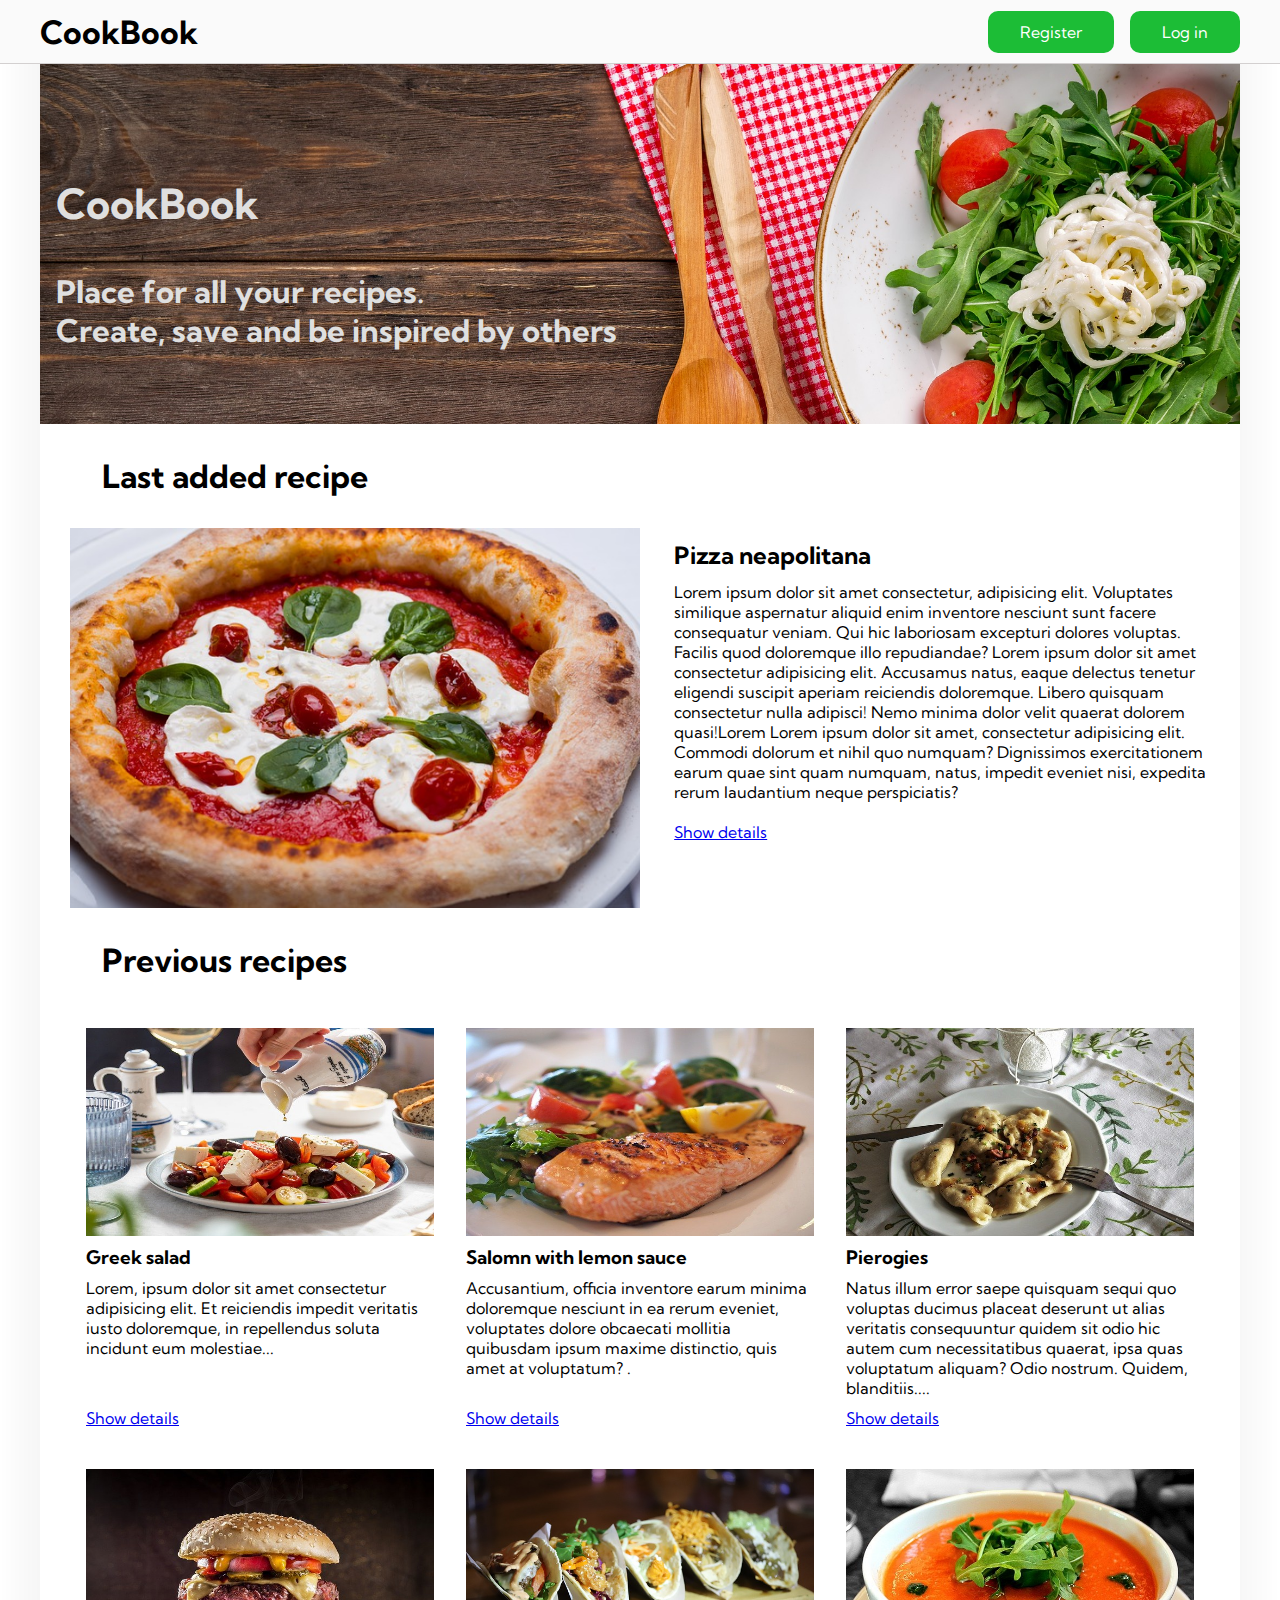
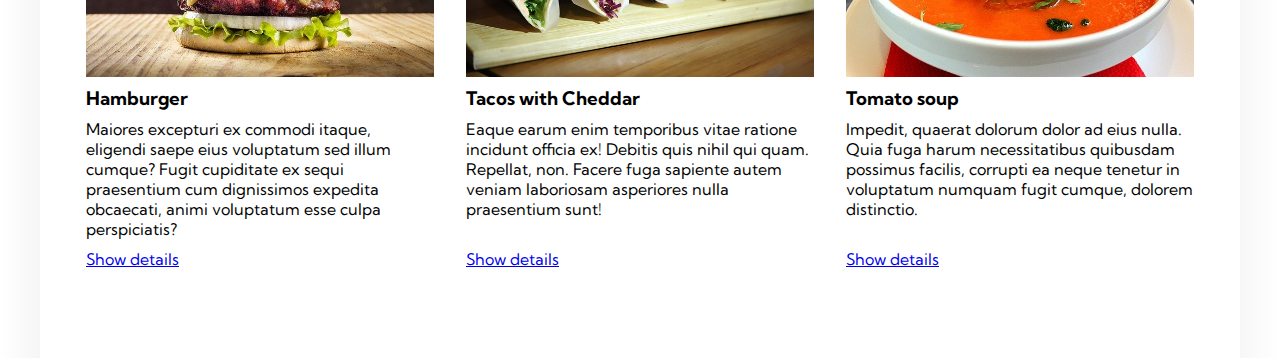
==== index.html @ b592a2ad "add register layout, add log in layout, add main page" ====
<!DOCTYPE html>
<html lang="en">

<head>
    <meta charset="UTF-8">
    <meta http-equiv="X-UA-Compatible" content="IE=edge">
    <meta name="viewport" content="width=device-width, initial-scale=1.0">
    <link rel="stylesheet" href="style.css">
    <link rel="preconnect" href="https://fonts.googleapis.com">
    <link rel="preconnect" href="https://fonts.gstatic.com" crossorigin>
    <link href="https://fonts.googleapis.com/css2?family=Kumbh+Sans:wght@400;700&display=swap" rel="stylesheet">
    <title>Document</title>
</head>

<body>

    <nav>
        <ul class='topPanel'>
            <li>
                <h1>CookBook</h1>
            </li>
            <li><button><a href="/registerform.html">Register</a></button></li>
            <span></span>
            <li><button><a href="/loginform.html">Log in</a></button></li>
    </nav>
    <header>
        <div>
            <h1>CookBook</h1> <br>
            <h2>Place for all your recipes. <br>
                Create, save and be inspired by others </h2>
        </div>
    </header>
    <main>
        <section class='lastRecipe'>
            <h1>Last added recipe</h1>
            <div class='lastRecipe'><img src='recipesphotos/pizza-ge5de67356_640.jpg' alt="">
                <div class='lastRecipeDescription'>
                    <h2>Pizza neapolitana</h2>
                    <p>Lorem ipsum dolor sit amet consectetur, adipisicing elit. Voluptates similique aspernatur aliquid
                        enim inventore nesciunt sunt facere consequatur veniam. Qui hic laboriosam excepturi dolores
                        voluptas. Facilis quod doloremque illo repudiandae? Lorem ipsum dolor sit amet consectetur
                        adipisicing elit. Accusamus natus, eaque delectus tenetur eligendi suscipit aperiam reiciendis
                        doloremque. Libero quisquam consectetur nulla adipisci! Nemo minima dolor velit quaerat dolorem
                        quasi!Lorem Lorem ipsum dolor sit amet, consectetur adipisicing elit. Commodi dolorum et nihil
                        quo
                        numquam? Dignissimos exercitationem earum quae sint quam numquam, natus, impedit eveniet nisi,
                        expedita rerum laudantium neque perspiciatis? </p><br>
                    <a href="#">Show details</a>
                </div>

            </div>
        </section>
        <section>
            <h1>Previous recipes</h1>
            <div class='previousRecipes'>
                <div class='previousRecipe'><img src='recipesphotos/salad-g62ccdc077_640.jpg' alt="salad">
                    <h3>Greek salad</h3>
                    <p>Lorem, ipsum dolor sit amet consectetur adipisicing elit. Et reiciendis impedit veritatis iusto
                        doloremque, in repellendus soluta incidunt eum molestiae...</p>
                    <a href="#">Show details</a>
                </div>
                <div class='previousRecipe'><img src='recipesphotos/salmon-g875fa485b_640.jpg' alt="salad">
                    <h3>Salomn with lemon sauce</h3>
                    <p>
                        Accusantium, officia inventore earum minima doloremque nesciunt in ea rerum eveniet, voluptates
                        dolore obcaecati mollitia quibusdam ipsum maxime distinctio, quis amet at voluptatum? . </p> <a
                        href="#">Show details</a>
                </div>
                <div class='previousRecipe'><img src='recipesphotos/dumplings-g03d0c60da_640.jpg' alt="salad">
                    <h3>Pierogies</h3>
                    <p>Natus illum error saepe quisquam sequi quo voluptas ducimus placeat deserunt ut alias veritatis
                        consequuntur quidem sit odio hic autem cum necessitatibus quaerat, ipsa quas voluptatum aliquam?
                        Odio nostrum. Quidem,
                        blanditiis....</p> <a href="#">Show details</a>
                </div>
                <div class='previousRecipe'><img src='recipesphotos/hamburger-gaf273ce8e_640.jpg' alt="salad">
                    <h3>Hamburger</h3>
                    <p>Maiores excepturi ex commodi itaque, eligendi saepe eius voluptatum
                        sed illum cumque? Fugit cupiditate ex sequi praesentium cum dignissimos expedita obcaecati,
                        animi voluptatum esse culpa perspiciatis?</p>
                    <a href="#">Show details</a>
                </div>
                <div class='previousRecipe'><img src='recipesphotos/taco-g55f6f7383_640.jpg' alt="salad">
                    <h3>Tacos with Cheddar</h3>
                    <p>Eaque earum enim temporibus vitae ratione incidunt officia ex! Debitis quis nihil qui quam.
                        Repellat, non. Facere fuga sapiente autem veniam laboriosam asperiores nulla praesentium sunt!
                    </p> <a href="#">Show details</a>
                </div>
                <div class='previousRecipe'><img src='recipesphotos/tomato-soup-g5e260f57c_640.jpg' alt="salad">
                    <h3>Tomato soup</h3>
                    <p>Impedit, quaerat dolorum dolor ad eius nulla. Quia fuga harum necessitatibus
                        quibusdam possimus facilis, corrupti ea neque tenetur in voluptatum numquam fugit cumque,
                        dolorem distinctio. </p> <a href="#">Show details</a>
                </div>
            </div>
        </section>


    </main>

    <footer></footer>

</body>

</html>
---- style.css ----
* {
    margin: 0;
    padding: 0;
    box-sizing: border-box;
}

body {
background: rgb(255, 255, 255);
background: linear-gradient(270deg, rgba(255, 255, 255, 0) 0%, rgba(0, 0, 0, 0.29735644257703087) 30%, rgba(0, 0, 0, 0.3029586834733894) 74%, rgba(255, 255, 255, 0) 100%);
    background-size: cover;
    font-family: 'Kumbh Sans',
        sans-serif;
    max-height: 100vh;
    ;
}

nav {
    /* background-image: url(images/wood-g81547b6b8_1920.jpg);
    background-size: cover; */
    height: 4rem;
    position: fixed;
    width: 100%;
    top: 0;
        background-color: rgb(250, 250, 250);
        border-bottom: rgb(211, 208, 208) solid 1px;
        z-index: 1;
}

nav ul.topPanel {
    display: flex;
    width: 100%;
    max-width: 1200px;
    margin: 0 auto;
    list-style: none;
    line-height: 4rem;

}

nav ul.topPanel li:nth-child(1) {
    flex-grow: 1;
}

.topPanel span {
    display: inline-block;
    width: 1em;
}

header {
    background-color: white;
    margin: 4rem auto 0rem auto;
    padding: 1em;
    max-width: 1200px;
background-image: url(images/registerbackground.jpg);
background-size: cover;
height:40vh;

}
header div{
        font-size: 1.3em;
    text-shadow: white;
    color:rgb(223, 223, 223);
    height: 100%;
    position: relative;
    top:50%;
    transform: translateY(-20%);
}

main {
    background-color: white;
    max-width: 1200px;
    margin: 0 auto;
}

button {
    padding: 0.7em 2em;
    font-size: 1em;
    font-weight: 700;
    font-family: 'Kumbh Sans',
        sans-serif;
    background: rgb(28, 189, 54);

    border: 0 solid transparent;
    border-radius: 10px;
    color: white;
    text-decoration: none;
}

button a {
    color: white;
    text-decoration: none;
    font-weight: normal;
}

section h1{
    padding:1em;

}
section{
        width: 95%;
        margin: 0 auto;
}
div.lastRecipe{
    display: flex;
    flex-direction: row;
    flex-wrap: nowrap;
    justify-content: space-between;

}
.lastRecipe img {
max-width: 50%;
}
div.lastRecipeDescription{
    width: 47%;
}
h2 {
    padding: 0.5em 0.5em 0.5em 0;
}
.previousRecipes{
    display: flex;
    width: 100%;
    justify-content: space-around;
    flex-wrap: wrap;
}
.previousRecipes div {
    width: 33.33%;
    overflow: hidden;
}
.previousRecipes img{
width: 100%;
height: 13em;
    margin: 0 auto;

}
.previousRecipe{
    display: flex;
    flex-direction: column;
padding: 1em;
justify-content: space-between;

}
.previousRecipe p{
    flex-grow: 1;
}
.previousRecipe h3 {
  padding:  0.5em 0.5em 0.5em 0;
}

.previousRecipe a{
    margin: 0.6em 0;
}

footer{
    height: 4rem;
    background-color: white;
    max-width: 1200px;
    margin:0 auto;
}
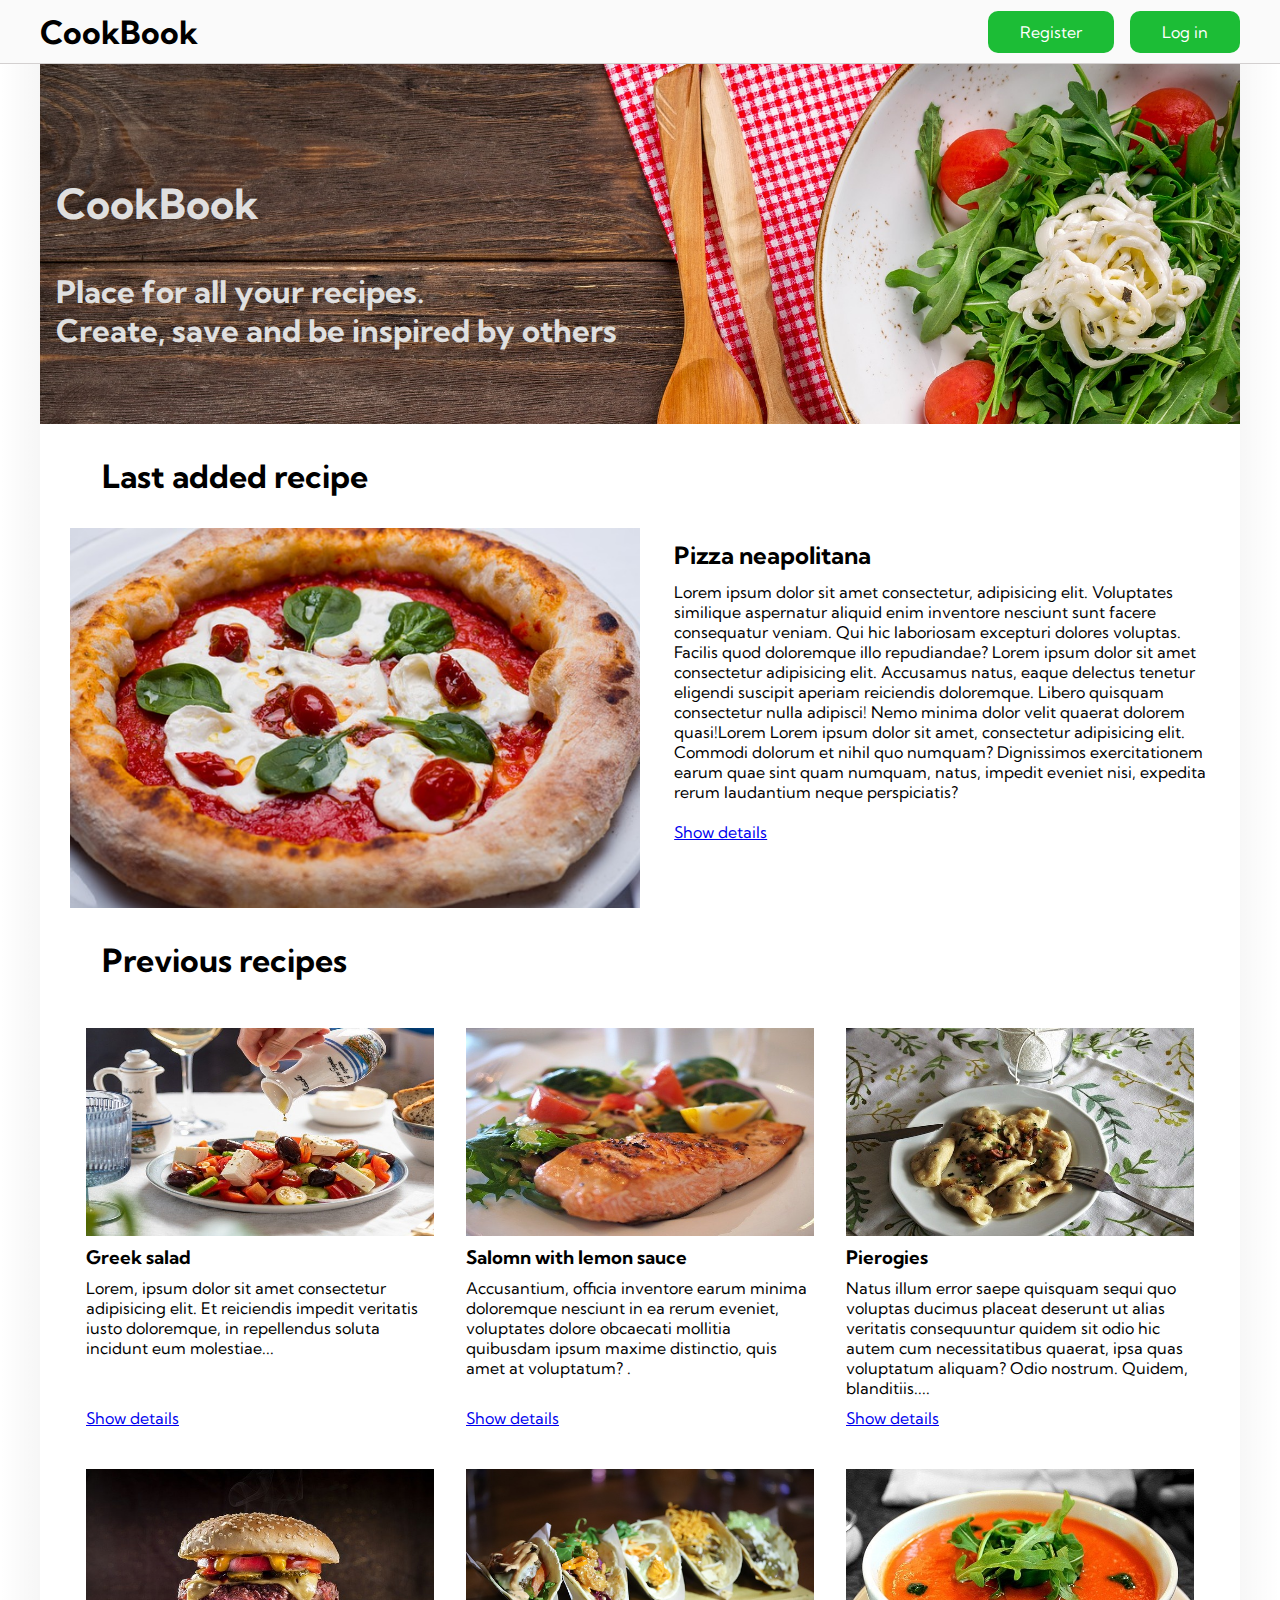
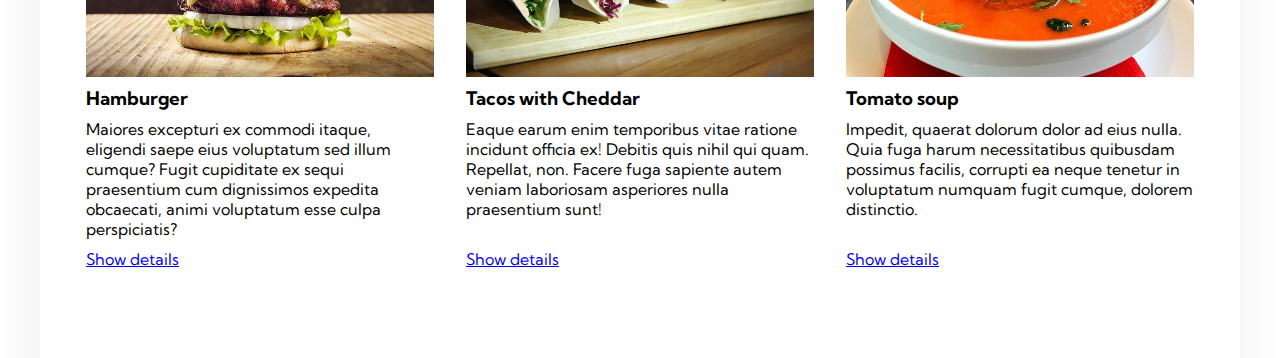
==== commit 389c2375: "single recipe view" ====
--- a/index.html
+++ b/index.html
@@ -13,93 +13,105 @@
 </head>
 
 <body>
-
-    <nav>
-        <ul class='topPanel'>
-            <li>
-                <h1>CookBook</h1>
-            </li>
-            <li><button><a href="/registerform.html">Register</a></button></li>
-            <span></span>
-            <li><button><a href="/loginform.html">Log in</a></button></li>
-    </nav>
-    <header>
-        <div>
-            <h1>CookBook</h1> <br>
-            <h2>Place for all your recipes. <br>
-                Create, save and be inspired by others </h2>
-        </div>
-    </header>
-    <main>
-        <section class='lastRecipe'>
-            <h1>Last added recipe</h1>
-            <div class='lastRecipe'><img src='recipesphotos/pizza-ge5de67356_640.jpg' alt="">
-                <div class='lastRecipeDescription'>
-                    <h2>Pizza neapolitana</h2>
-                    <p>Lorem ipsum dolor sit amet consectetur, adipisicing elit. Voluptates similique aspernatur aliquid
-                        enim inventore nesciunt sunt facere consequatur veniam. Qui hic laboriosam excepturi dolores
-                        voluptas. Facilis quod doloremque illo repudiandae? Lorem ipsum dolor sit amet consectetur
-                        adipisicing elit. Accusamus natus, eaque delectus tenetur eligendi suscipit aperiam reiciendis
-                        doloremque. Libero quisquam consectetur nulla adipisci! Nemo minima dolor velit quaerat dolorem
-                        quasi!Lorem Lorem ipsum dolor sit amet, consectetur adipisicing elit. Commodi dolorum et nihil
-                        quo
-                        numquam? Dignissimos exercitationem earum quae sint quam numquam, natus, impedit eveniet nisi,
-                        expedita rerum laudantium neque perspiciatis? </p><br>
-                    <a href="#">Show details</a>
-                </div>
-
-            </div>
-        </section>
-        <section>
-            <h1>Previous recipes</h1>
-            <div class='previousRecipes'>
-                <div class='previousRecipe'><img src='recipesphotos/salad-g62ccdc077_640.jpg' alt="salad">
-                    <h3>Greek salad</h3>
-                    <p>Lorem, ipsum dolor sit amet consectetur adipisicing elit. Et reiciendis impedit veritatis iusto
-                        doloremque, in repellendus soluta incidunt eum molestiae...</p>
-                    <a href="#">Show details</a>
-                </div>
-                <div class='previousRecipe'><img src='recipesphotos/salmon-g875fa485b_640.jpg' alt="salad">
-                    <h3>Salomn with lemon sauce</h3>
-                    <p>
-                        Accusantium, officia inventore earum minima doloremque nesciunt in ea rerum eveniet, voluptates
-                        dolore obcaecati mollitia quibusdam ipsum maxime distinctio, quis amet at voluptatum? . </p> <a
-                        href="#">Show details</a>
-                </div>
-                <div class='previousRecipe'><img src='recipesphotos/dumplings-g03d0c60da_640.jpg' alt="salad">
-                    <h3>Pierogies</h3>
-                    <p>Natus illum error saepe quisquam sequi quo voluptas ducimus placeat deserunt ut alias veritatis
-                        consequuntur quidem sit odio hic autem cum necessitatibus quaerat, ipsa quas voluptatum aliquam?
-                        Odio nostrum. Quidem,
-                        blanditiis....</p> <a href="#">Show details</a>
-                </div>
-                <div class='previousRecipe'><img src='recipesphotos/hamburger-gaf273ce8e_640.jpg' alt="salad">
-                    <h3>Hamburger</h3>
-                    <p>Maiores excepturi ex commodi itaque, eligendi saepe eius voluptatum
-                        sed illum cumque? Fugit cupiditate ex sequi praesentium cum dignissimos expedita obcaecati,
-                        animi voluptatum esse culpa perspiciatis?</p>
-                    <a href="#">Show details</a>
-                </div>
-                <div class='previousRecipe'><img src='recipesphotos/taco-g55f6f7383_640.jpg' alt="salad">
-                    <h3>Tacos with Cheddar</h3>
-                    <p>Eaque earum enim temporibus vitae ratione incidunt officia ex! Debitis quis nihil qui quam.
-                        Repellat, non. Facere fuga sapiente autem veniam laboriosam asperiores nulla praesentium sunt!
-                    </p> <a href="#">Show details</a>
-                </div>
-                <div class='previousRecipe'><img src='recipesphotos/tomato-soup-g5e260f57c_640.jpg' alt="salad">
-                    <h3>Tomato soup</h3>
-                    <p>Impedit, quaerat dolorum dolor ad eius nulla. Quia fuga harum necessitatibus
-                        quibusdam possimus facilis, corrupti ea neque tenetur in voluptatum numquam fugit cumque,
-                        dolorem distinctio. </p> <a href="#">Show details</a>
-                </div>
-            </div>
-        </section>
+    <div class='mainpage'>
 
 
-    </main>
+        <nav>
+            <ul class='topPanel'>
+                <li>
+                    <h1>CookBook</h1>
+                </li>
+                <li><button><a href="/registerform.html">Register</a></button></li>
+                <span></span>
+                <li><button><a href="/loginform.html">Log in</a></button></li>
+        </nav>
+        <header>
+            <div>
+                <h1>CookBook</h1> <br>
+                <h2>Place for all your recipes. <br>
+                    Create, save and be inspired by others </h2>
+            </div>
+        </header>
+        <main>
+            <section class='lastRecipe'>
+                <h1>Last added recipe</h1>
+                <div class='lastRecipe'><img src='recipesphotos/pizza-ge5de67356_640.jpg' alt="">
+                    <div class='lastRecipeDescription'>
+                        <h2>Pizza neapolitana</h2>
+                        <p>Lorem ipsum dolor sit amet consectetur, adipisicing elit. Voluptates similique aspernatur
+                            aliquid
+                            enim inventore nesciunt sunt facere consequatur veniam. Qui hic laboriosam excepturi dolores
+                            voluptas. Facilis quod doloremque illo repudiandae? Lorem ipsum dolor sit amet consectetur
+                            adipisicing elit. Accusamus natus, eaque delectus tenetur eligendi suscipit aperiam
+                            reiciendis
+                            doloremque. Libero quisquam consectetur nulla adipisci! Nemo minima dolor velit quaerat
+                            dolorem
+                            quasi!Lorem Lorem ipsum dolor sit amet, consectetur adipisicing elit. Commodi dolorum et
+                            nihil
+                            quo
+                            numquam? Dignissimos exercitationem earum quae sint quam numquam, natus, impedit eveniet
+                            nisi,
+                            expedita rerum laudantium neque perspiciatis? </p><br>
+                        <a href="#">Show details</a>
+                    </div>
 
-    <footer></footer>
+                </div>
+            </section>
+            <section>
+                <h1>Previous recipes</h1>
+                <div class='previousRecipes'>
+                    <div class='previousRecipe'><img src='recipesphotos/salad-g62ccdc077_640.jpg' alt="salad">
+                        <h3>Greek salad</h3>
+                        <p>Lorem, ipsum dolor sit amet consectetur adipisicing elit. Et reiciendis impedit veritatis
+                            iusto
+                            doloremque, in repellendus soluta incidunt eum molestiae...</p>
+                        <a href="#">Show details</a>
+                    </div>
+                    <div class='previousRecipe'><img src='recipesphotos/salmon-g875fa485b_640.jpg' alt="salad">
+                        <h3>Salomn with lemon sauce</h3>
+                        <p>
+                            Accusantium, officia inventore earum minima doloremque nesciunt in ea rerum eveniet,
+                            voluptates
+                            dolore obcaecati mollitia quibusdam ipsum maxime distinctio, quis amet at voluptatum? . </p>
+                        <a href="#">Show details</a>
+                    </div>
+                    <div class='previousRecipe'><img src='recipesphotos/dumplings-g03d0c60da_640.jpg' alt="salad">
+                        <h3>Pierogies</h3>
+                        <p>Natus illum error saepe quisquam sequi quo voluptas ducimus placeat deserunt ut alias
+                            veritatis
+                            consequuntur quidem sit odio hic autem cum necessitatibus quaerat, ipsa quas voluptatum
+                            aliquam?
+                            Odio nostrum. Quidem,
+                            blanditiis....</p> <a href="#">Show details</a>
+                    </div>
+                    <div class='previousRecipe'><img src='recipesphotos/hamburger-gaf273ce8e_640.jpg' alt="salad">
+                        <h3>Hamburger</h3>
+                        <p>Maiores excepturi ex commodi itaque, eligendi saepe eius voluptatum
+                            sed illum cumque? Fugit cupiditate ex sequi praesentium cum dignissimos expedita obcaecati,
+                            animi voluptatum esse culpa perspiciatis?</p>
+                        <a href="#">Show details</a>
+                    </div>
+                    <div class='previousRecipe'><img src='recipesphotos/taco-g55f6f7383_640.jpg' alt="salad">
+                        <h3>Tacos with Cheddar</h3>
+                        <p>Eaque earum enim temporibus vitae ratione incidunt officia ex! Debitis quis nihil qui quam.
+                            Repellat, non. Facere fuga sapiente autem veniam laboriosam asperiores nulla praesentium
+                            sunt!
+                        </p> <a href="#">Show details</a>
+                    </div>
+                    <div class='previousRecipe'><img src='recipesphotos/tomato-soup-g5e260f57c_640.jpg' alt="salad">
+                        <h3>Tomato soup</h3>
+                        <p>Impedit, quaerat dolorum dolor ad eius nulla. Quia fuga harum necessitatibus
+                            quibusdam possimus facilis, corrupti ea neque tenetur in voluptatum numquam fugit cumque,
+                            dolorem distinctio. </p> <a href="#">Show details</a>
+                    </div>
+                </div>
+            </section>
 
+
+        </main>
+
+        <footer></footer>
+    </div>
 </body>
 
 </html>--- a/style.css
+++ b/style.css
@@ -4,19 +4,17 @@
     box-sizing: border-box;
 }
 
-body {
+ div.singleRecipe, div.mainpage {
 background: rgb(255, 255, 255);
 background: linear-gradient(270deg, rgba(255, 255, 255, 0) 0%, rgba(0, 0, 0, 0.29735644257703087) 30%, rgba(0, 0, 0, 0.3029586834733894) 74%, rgba(255, 255, 255, 0) 100%);
     background-size: cover;
     font-family: 'Kumbh Sans',
         sans-serif;
-    max-height: 100vh;
-    ;
-}
-
-nav {
-    /* background-image: url(images/wood-g81547b6b8_1920.jpg);
-    background-size: cover; */
+        min-height: 100vh;
+}
+
+.singleRecipe nav,
+.mainpage nav {
     height: 4rem;
     position: fixed;
     width: 100%;
@@ -26,7 +24,8 @@
         z-index: 1;
 }
 
-nav ul.topPanel {
+
+.singleRecipe nav ul.topPanel, .mainpage nav ul.topPanel {
     display: flex;
     width: 100%;
     max-width: 1200px;
@@ -36,16 +35,17 @@
 
 }
 
-nav ul.topPanel li:nth-child(1) {
+.singleRecipe nav ul.topPanel li:nth-child(1), .mainpage nav ul.topPanel li:nth-child(1) {
     flex-grow: 1;
 }
 
-.topPanel span {
+
+.singleRecipe .topPanel span, .mainpage .topPanel span {
     display: inline-block;
     width: 1em;
 }
 
-header {
+.mainpage header {
     background-color: white;
     margin: 4rem auto 0rem auto;
     padding: 1em;
@@ -55,7 +55,7 @@
 height:40vh;
 
 }
-header div{
+ .mainpage header div {
         font-size: 1.3em;
     text-shadow: white;
     color:rgb(223, 223, 223);
@@ -65,13 +65,14 @@
     transform: translateY(-20%);
 }
 
-main {
+
+.mainpage main {
     background-color: white;
     max-width: 1200px;
     margin: 0 auto;
 }
 
-button {
+.singleRecipe button, .mainpage button {
     padding: 0.7em 2em;
     font-size: 1em;
     font-weight: 700;
@@ -85,37 +86,37 @@
     text-decoration: none;
 }
 
-button a {
+.singleRecipe button a,.mainpage button a {
     color: white;
     text-decoration: none;
     font-weight: normal;
 }
 
-section h1{
+.mainpage section h1 {
     padding:1em;
 
 }
-section{
+.mainpage section {
         width: 95%;
         margin: 0 auto;
 }
-div.lastRecipe{
+.mainpage div.lastRecipe {
     display: flex;
     flex-direction: row;
     flex-wrap: nowrap;
     justify-content: space-between;
 
 }
-.lastRecipe img {
+.mainpage .lastRecipe img {
 max-width: 50%;
 }
-div.lastRecipeDescription{
+.mainpage div.lastRecipeDescription {
     width: 47%;
 }
-h2 {
+.mainpage h2 {
     padding: 0.5em 0.5em 0.5em 0;
 }
-.previousRecipes{
+.mainpage .previousRecipes {
     display: flex;
     width: 100%;
     justify-content: space-around;
@@ -154,4 +155,162 @@
     background-color: white;
     max-width: 1200px;
     margin:0 auto;
+}
+
+
+
+* {
+    margin: 0;
+    padding: 0;
+    box-sizing: border-box;
+}
+
+div.form, div.singleRecipe {
+    width: 100vw;
+    height: 100vh;
+    background: rgb(219, 172, 235);
+    background: linear-gradient(302deg, rgba(219, 172, 235, 1) 22%, rgba(128, 158, 228, 1) 63%, rgba(46, 46, 215, 1) 88%);
+    background-image: url(images/registerbackground.jpg);
+    background-size: cover;
+}
+
+.form .container {
+    font-family: 'Kumbh Sans', sans-serif;
+    width: 30rem;
+    position: absolute;
+    top: 50%;
+    left: 50%;
+    transform: translate(-50%, -50%);
+    background-color: hsl(220, 16%, 99%);
+    border-radius: 20px;
+    text-align: center;
+}
+
+.form .container div {
+    width: 100%;
+}
+
+.form label {
+    text-indent: 0.3em;
+    text-align: left;
+    display: inline-block;
+    width: 100%;
+    margin-top: 1rem;
+}
+
+.form div.inputs {
+    width: 90%;
+    margin: 0 auto;
+}
+
+.form input {
+    font-family: 'Kumbh Sans',
+        sans-serif;
+    width: 100%;
+    padding: 1em 0;
+    margin: 0.5em 0 0 0;
+    text-indent: 0.5em;
+    border: solid rgb(211, 209, 209) 0.5px;
+    border-radius: 5px;
+}
+
+.form h1,
+.form p,
+.form button {
+    margin: 1em;
+}
+
+
+.form button {
+    padding: 0.7em 2em;
+    font-size: 1em;
+    font-weight: 700;
+    font-family: 'Kumbh Sans',
+        sans-serif;
+    background: rgb(28, 189, 54);
+
+    border: 0 solid transparent;
+    border-radius: 10px;
+    color: white;
+}
+
+.form div.validAlert.active {
+    text-align: left;
+    color: rgb(190, 40, 40);
+    font-size: 0.9rem;
+    margin-top: 0.3rem;
+
+
+}
+
+.form input.validAlert {
+    border: solid 1px rgb(190, 40, 40);
+}
+
+.singleRecipe main.recipe {
+    display: flex;
+    flex-direction: column;
+    position: absolute;
+    top:50%;
+    left:50%;
+    transform: translate(-50%,-50%);
+    background-color: white;
+    padding: 1em 4em 5em 4em;
+    border-radius: 2em;
+    flex-wrap: wrap;
+    max-width: 1100px;
+}
+.recipe div.recipePhoto {
+ height: 40%;
+ width: 100%;
+ text-align: center;
+ padding: 1em 1em 0.5em 1em;
+}
+
+.recipe div.recipeDescription {
+ height: 50%;
+    font-size: 1em;
+    padding: 1em;
+    display: flex;
+    flex-direction: row;
+      line-height: 1.5rem;
+
+}
+.recipe h1 {
+    text-align: center;
+ height: 10%;
+ width: 100%;
+    padding: 1em 1em 0.5em 1em;
+}
+.recipe h2 {
+    padding: 0.5em;
+}
+.recipeDescription .col1{
+    display: flex;
+    flex-direction: column;
+    justify-content: center;
+    line-height: 1.5rem;
+       width: 30%;
+}
+.recipeDescription .col2 {
+    width: 70%;
+}
+.recipe .col1 td:nth-child(1){
+padding: 0.5em 0.5em 0.5em 0.1em;
+    text-align: center;
+}
+.recipe .col1 td i {
+    color:rgb(28, 189, 54);
+    font-weight: 900;
+    font-size: 1.2em;
+    text-align: center;
+}
+.recipe div a {
+    text-decoration: none;
+}
+
+@media (max-width: 500px) {
+    .form .container {
+        max-width: 90vw;
+    }
 }